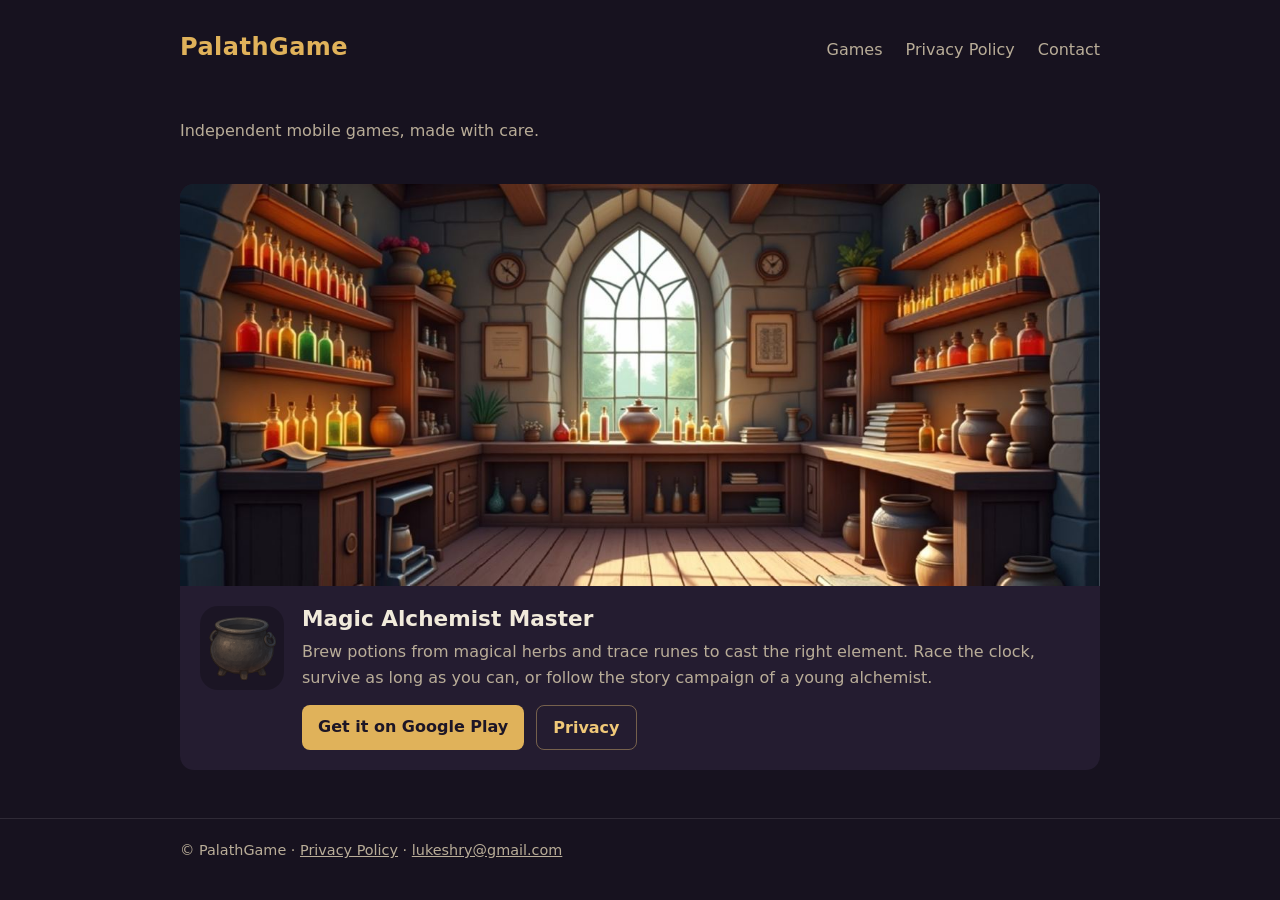
==== index.html @ fa840aa8 "Add developer site with app-ads.txt and privacy policy Co-Authored-By: Claude Opus 5.5 <noreply@anth" ====
<!DOCTYPE html>
<html lang="en">
<head>
  <meta charset="utf-8">
  <meta name="viewport" content="width=device-width, initial-scale=1">
  <title>PalathGame – mobile games</title>
  <meta name="description" content="PalathGame is an independent developer of mobile games.">
  <link rel="icon" href="images/favicon.png">
  <link rel="stylesheet" href="style.css">
</head>
<body>
  <header class="site">
    <div class="wrap">
      <a class="brand" href="./">PalathGame</a>
      <nav>
        <a href="./">Games</a>
        <a href="privacy/">Privacy Policy</a>
        <a href="mailto:lukeshry@gmail.com">Contact</a>
      </nav>
    </div>
  </header>

  <main class="wrap">
    <p class="intro">Independent mobile games, made with care.</p>

    <section class="games">
      <!--
        New game: copy one <article class="game"> block, change the texts,
        images and store link, and add a section for it in privacy/index.html.
      -->
      <article class="game" id="magic-alchemist-master">
        <div class="cover" style="background-image: url('images/magic-alchemist-master-bg.jpg')"></div>
        <div class="body">
          <img class="icon" src="images/magic-alchemist-master-icon.png" alt="Magic Alchemist Master icon">
          <div>
            <h2>Magic Alchemist Master</h2>
            <p>Brew potions from magical herbs and trace runes to cast the right element.
              Race the clock, survive as long as you can, or follow the story campaign
              of a young alchemist.</p>
            <div class="links">
              <a class="button" href="https://play.google.com/store/apps/details?id=com.PalAthGame.unity.MagicAlchemistMaster">Get it on Google Play</a>
              <a class="button ghost" href="privacy/#magic-alchemist-master">Privacy</a>
            </div>
          </div>
        </div>
      </article>
    </section>
  </main>

  <footer class="site">
    <div class="wrap">
      © PalathGame · <a href="privacy/">Privacy Policy</a> · <a href="mailto:lukeshry@gmail.com">lukeshry@gmail.com</a>
    </div>
  </footer>
</body>
</html>
---- style.css ----
:root {
  --bg: #17121f;
  --panel: #241c30;
  --text: #f1eadb;
  --muted: #b9ad98;
  --accent: #e0b25a;
  --link: #f0c878;
}

* { box-sizing: border-box; }

body {
  margin: 0;
  font-family: system-ui, -apple-system, "Segoe UI", Roboto, sans-serif;
  background: var(--bg);
  color: var(--text);
  line-height: 1.6;
}

a { color: var(--link); }

.wrap { max-width: 960px; margin: 0 auto; padding: 0 20px; }

header.site {
  padding: 28px 0 12px;
}
header.site .wrap { display: flex; align-items: baseline; justify-content: space-between; gap: 16px; flex-wrap: wrap; }
header.site .brand { font-size: 1.5rem; font-weight: 700; color: var(--accent); text-decoration: none; letter-spacing: .02em; }
header.site nav a { margin-left: 18px; color: var(--muted); text-decoration: none; }
header.site nav a:hover { color: var(--text); }

.intro { padding: 24px 0 8px; color: var(--muted); max-width: 640px; }

h1, h2, h3 { line-height: 1.25; }

.games { display: grid; gap: 24px; padding: 16px 0 48px; }

.game {
  display: grid;
  grid-template-columns: 1fr;
  background: var(--panel);
  border-radius: 14px;
  overflow: hidden;
}
.game .cover { aspect-ratio: 16 / 7; background-size: cover; background-position: center; }
.game .body { display: flex; gap: 18px; padding: 20px; align-items: flex-start; }
.game .icon { width: 84px; height: 84px; flex: none; border-radius: 18px; background: #00000040; object-fit: contain; }
.game h2 { margin: 0 0 6px; font-size: 1.35rem; }
.game p { margin: 0 0 14px; color: var(--muted); }
.game .links { display: flex; gap: 12px; flex-wrap: wrap; }

.button {
  display: inline-block;
  padding: 9px 16px;
  border-radius: 8px;
  background: var(--accent);
  color: #1d1626;
  font-weight: 600;
  text-decoration: none;
}
.button.ghost { background: transparent; color: var(--link); border: 1px solid #f0c87866; }

.doc { max-width: 760px; padding: 16px 0 48px; }
.doc h1 { margin-top: 8px; }
.doc h2 { margin-top: 36px; color: var(--accent); font-size: 1.3rem; }
.doc h3 { margin-top: 24px; font-size: 1.05rem; }
.doc .updated { color: var(--muted); }

footer.site { border-top: 1px solid #ffffff1a; padding: 20px 0 32px; color: var(--muted); font-size: .9rem; }
footer.site a { color: var(--muted); }
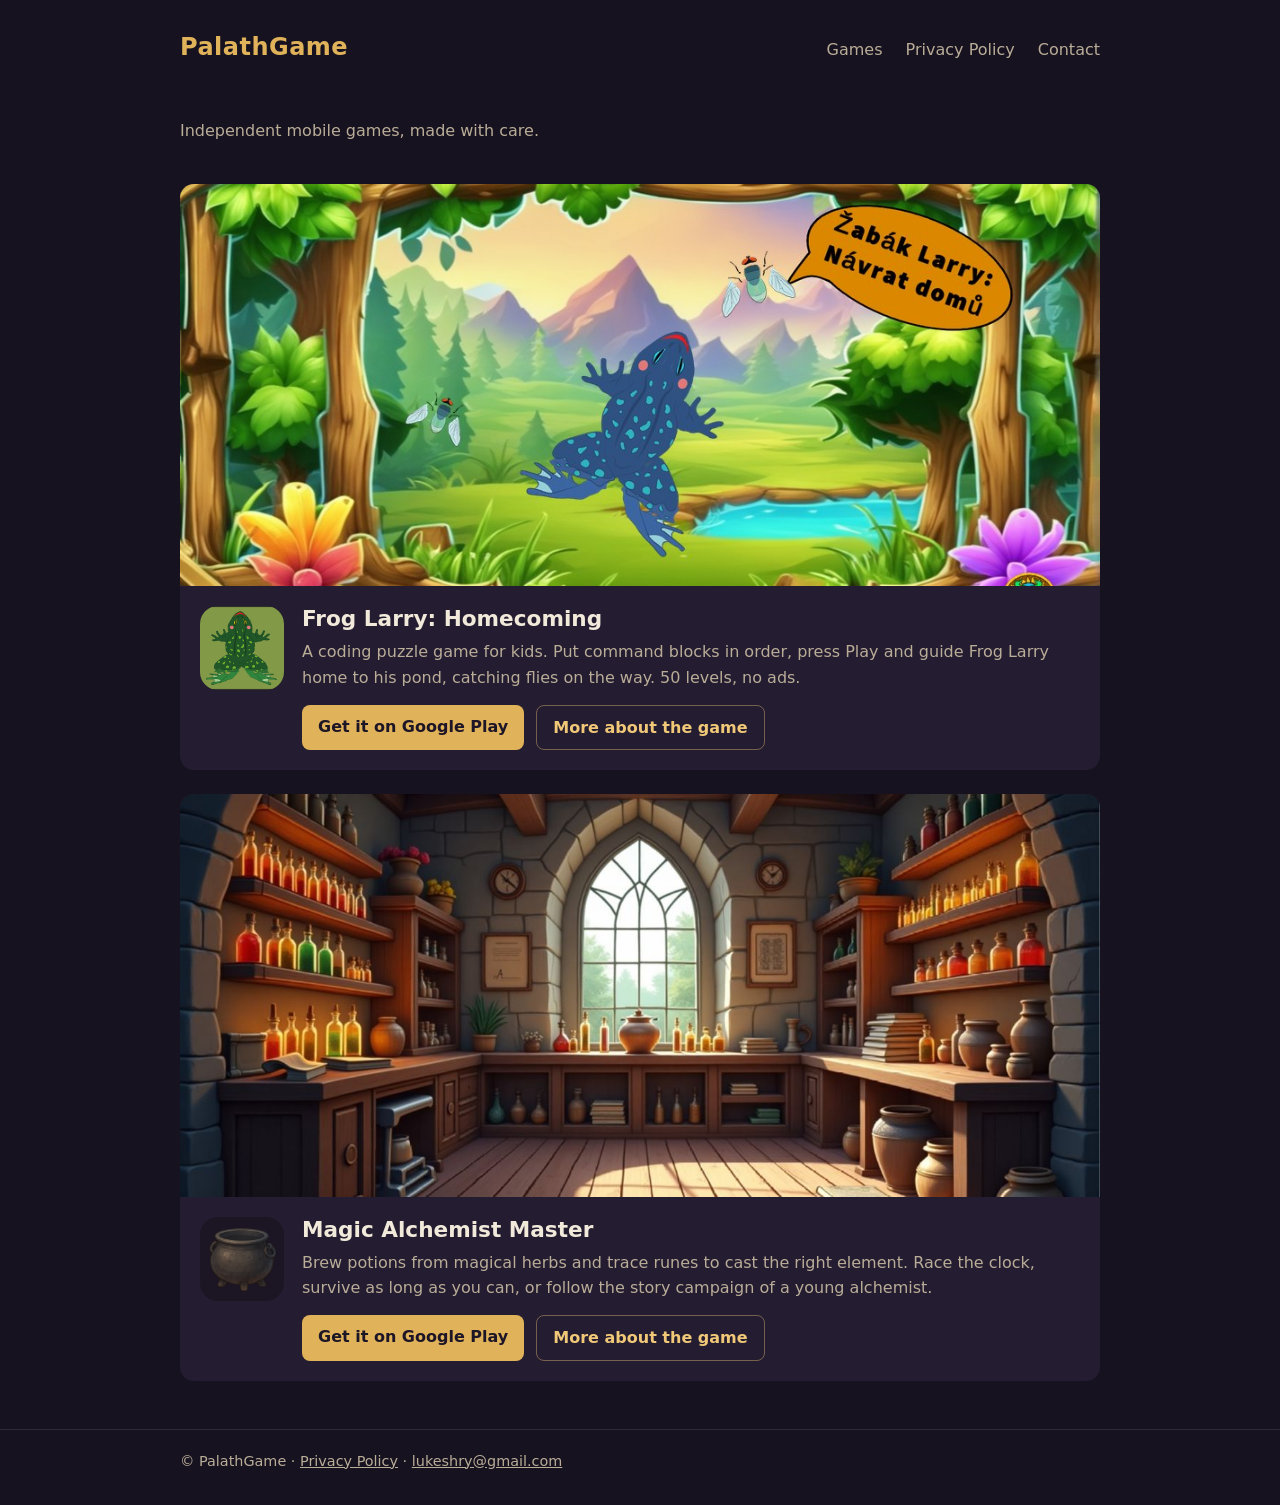
==== commit 8e244411: "Add Frog Larry and a description page for each game Each game now has its own page under games/ with" ====
--- a/index.html
+++ b/index.html
@@ -25,21 +25,39 @@
 
     <section class="games">
       <!--
-        New game: copy one <article class="game"> block, change the texts,
-        images and store link, and add a section for it in privacy/index.html.
+        New game: copy one <article class="game"> block and change the texts,
+        images and links. Copy a page in games/ for its own description page,
+        and add a section for it in privacy/index.html.
       -->
+      <article class="game" id="frog-larry">
+        <a class="cover" href="games/frog-larry/" style="background-image: url('images/frog-larry-bg.jpg')" aria-label="Frog Larry: Homecoming"></a>
+        <div class="body">
+          <img class="icon" src="images/frog-larry-icon.png" alt="Frog Larry icon">
+          <div>
+            <h2><a href="games/frog-larry/">Frog Larry: Homecoming</a></h2>
+            <p>A coding puzzle game for kids. Put command blocks in order, press Play
+              and guide Frog Larry home to his pond, catching flies on the way.
+              50 levels, no ads.</p>
+            <div class="links">
+              <a class="button" href="https://play.google.com/store/apps/details?id=com.palathgame.FrogLarryhomecoming">Get it on Google Play</a>
+              <a class="button ghost" href="games/frog-larry/">More about the game</a>
+            </div>
+          </div>
+        </div>
+      </article>
+
       <article class="game" id="magic-alchemist-master">
-        <div class="cover" style="background-image: url('images/magic-alchemist-master-bg.jpg')"></div>
+        <a class="cover" href="games/magic-alchemist-master/" style="background-image: url('images/magic-alchemist-master-bg.jpg')" aria-label="Magic Alchemist Master"></a>
         <div class="body">
           <img class="icon" src="images/magic-alchemist-master-icon.png" alt="Magic Alchemist Master icon">
           <div>
-            <h2>Magic Alchemist Master</h2>
+            <h2><a href="games/magic-alchemist-master/">Magic Alchemist Master</a></h2>
             <p>Brew potions from magical herbs and trace runes to cast the right element.
               Race the clock, survive as long as you can, or follow the story campaign
               of a young alchemist.</p>
             <div class="links">
               <a class="button" href="https://play.google.com/store/apps/details?id=com.PalAthGame.unity.MagicAlchemistMaster">Get it on Google Play</a>
-              <a class="button ghost" href="privacy/#magic-alchemist-master">Privacy</a>
+              <a class="button ghost" href="games/magic-alchemist-master/">More about the game</a>
             </div>
           </div>
         </div>
--- a/style.css
+++ b/style.css
@@ -49,6 +49,10 @@
 .game p { margin: 0 0 14px; color: var(--muted); }
 .game .links { display: flex; gap: 12px; flex-wrap: wrap; }
 
+.game h2 a { color: inherit; text-decoration: none; }
+.game h2 a:hover { color: var(--accent); }
+a.cover { display: block; }
+
 .button {
   display: inline-block;
   padding: 9px 16px;
@@ -68,3 +72,28 @@
 
 footer.site { border-top: 1px solid #ffffff1a; padding: 20px 0 32px; color: var(--muted); font-size: .9rem; }
 footer.site a { color: var(--muted); }
+
+/* Game description pages (games/<game>/) */
+.game-page { padding-bottom: 48px; }
+.game-page .back { display: inline-block; margin: 8px 0 16px; color: var(--muted); text-decoration: none; }
+.game-page .back:hover { color: var(--text); }
+.game-page .hero { aspect-ratio: 16 / 7; background-size: cover; background-position: center; border-radius: 14px; }
+.game-page .title-row { display: flex; gap: 20px; align-items: center; margin: 22px 0 8px; }
+.game-page .title-row .icon { width: 104px; height: 104px; flex: none; border-radius: 22px; background: #00000040; object-fit: contain; }
+.game-page h1 { margin: 0; font-size: 1.9rem; }
+.game-page .tagline { margin: 2px 0 12px; color: var(--muted); }
+.game-page .links { display: flex; gap: 12px; flex-wrap: wrap; }
+.game-page h2 { margin-top: 36px; color: var(--accent); font-size: 1.3rem; }
+.game-page .about { max-width: 720px; }
+.game-page .about p { color: var(--text); }
+.features { padding-left: 20px; max-width: 760px; }
+.features li { margin: 6px 0; color: var(--muted); }
+.features strong { color: var(--text); }
+.trailer { width: 100%; max-width: 860px; border-radius: 12px; background: #000; display: block; }
+.gallery { display: grid; grid-template-columns: repeat(auto-fill, minmax(260px, 1fr)); gap: 14px; }
+.gallery img { width: 100%; display: block; border-radius: 10px; aspect-ratio: 16 / 9; object-fit: cover; }
+.gallery a:hover img { outline: 2px solid var(--accent); }
+
+@media (max-width: 560px) {
+  .game-page .title-row { flex-direction: column; align-items: flex-start; }
+}
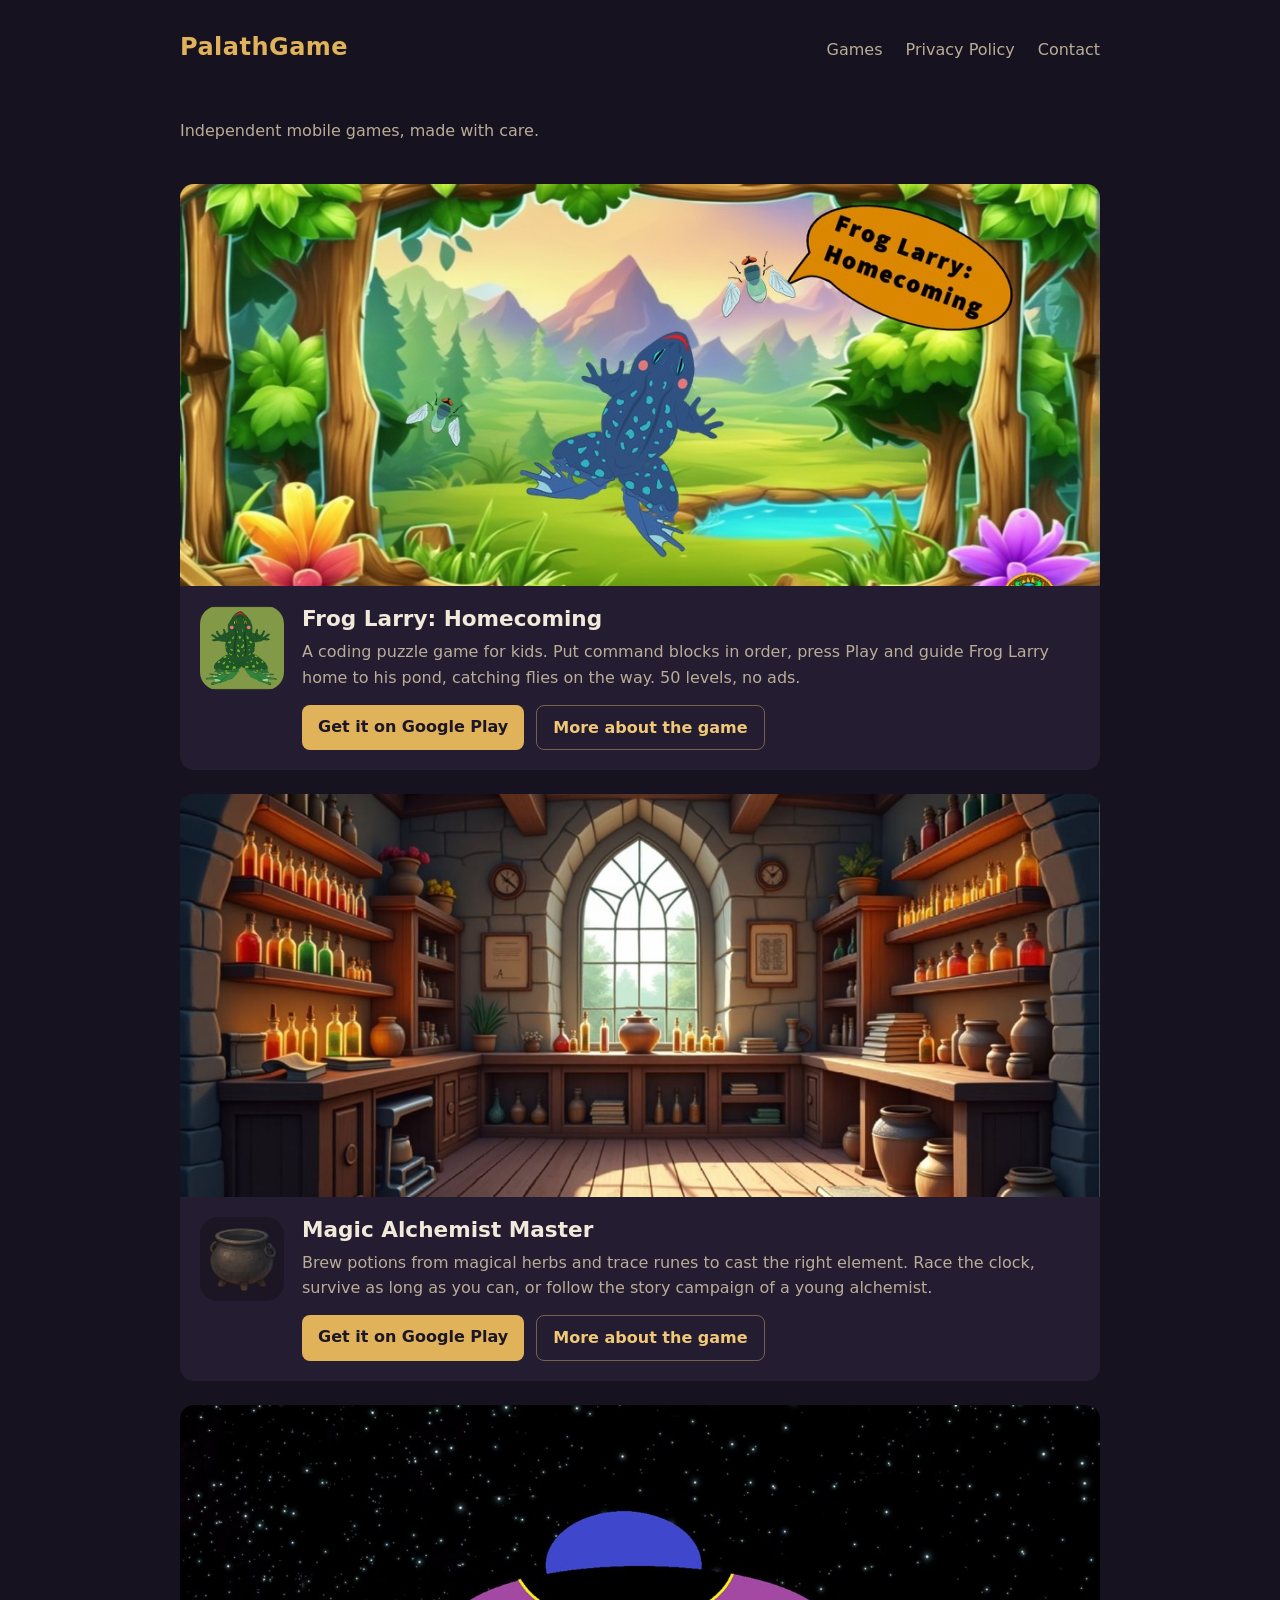
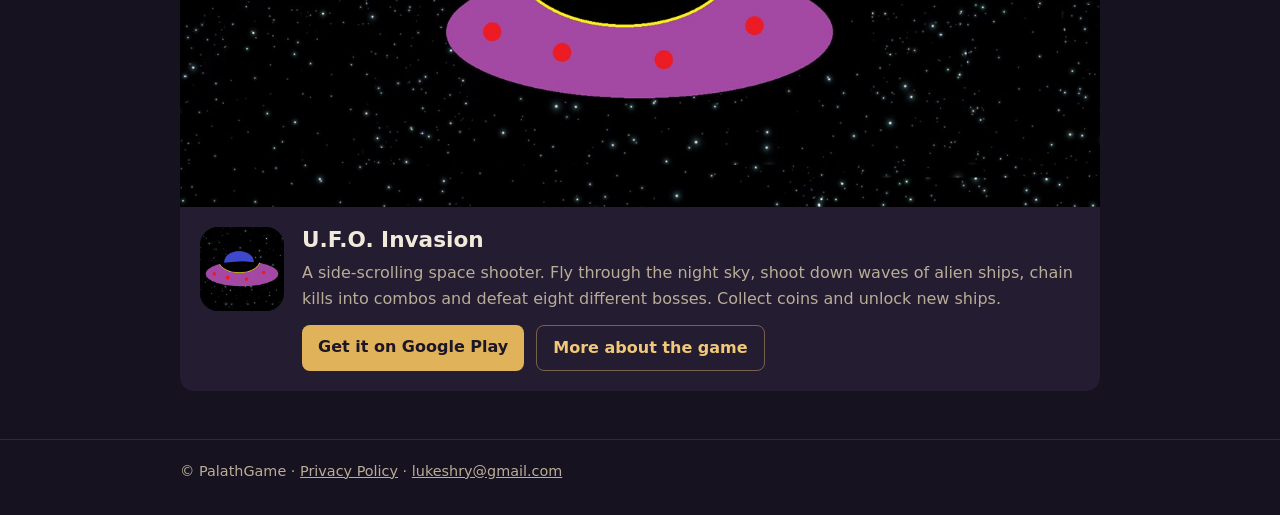
==== commit 1729a7f5: "Add U.F.O. Invasion: game card, description page and privacy section Co-Authored-By: Claude Opus 5.5" ====
--- a/index.html
+++ b/index.html
@@ -62,6 +62,23 @@
           </div>
         </div>
       </article>
+
+      <article class="game" id="ufo-invasion">
+        <a class="cover" href="games/ufo-invasion/" style="background-image: url('images/ufo-invasion-bg.jpg')" aria-label="U.F.O. Invasion"></a>
+        <div class="body">
+          <img class="icon" src="images/ufo-invasion-icon.png" alt="U.F.O. Invasion icon">
+          <div>
+            <h2><a href="games/ufo-invasion/">U.F.O. Invasion</a></h2>
+            <p>A side-scrolling space shooter. Fly through the night sky, shoot down waves
+              of alien ships, chain kills into combos and defeat eight different bosses.
+              Collect coins and unlock new ships.</p>
+            <div class="links">
+              <a class="button" href="https://play.google.com/store/apps/details?id=com.PalAthGame.unity.UFOInvasion">Get it on Google Play</a>
+              <a class="button ghost" href="games/ufo-invasion/">More about the game</a>
+            </div>
+          </div>
+        </div>
+      </article>
     </section>
   </main>
 
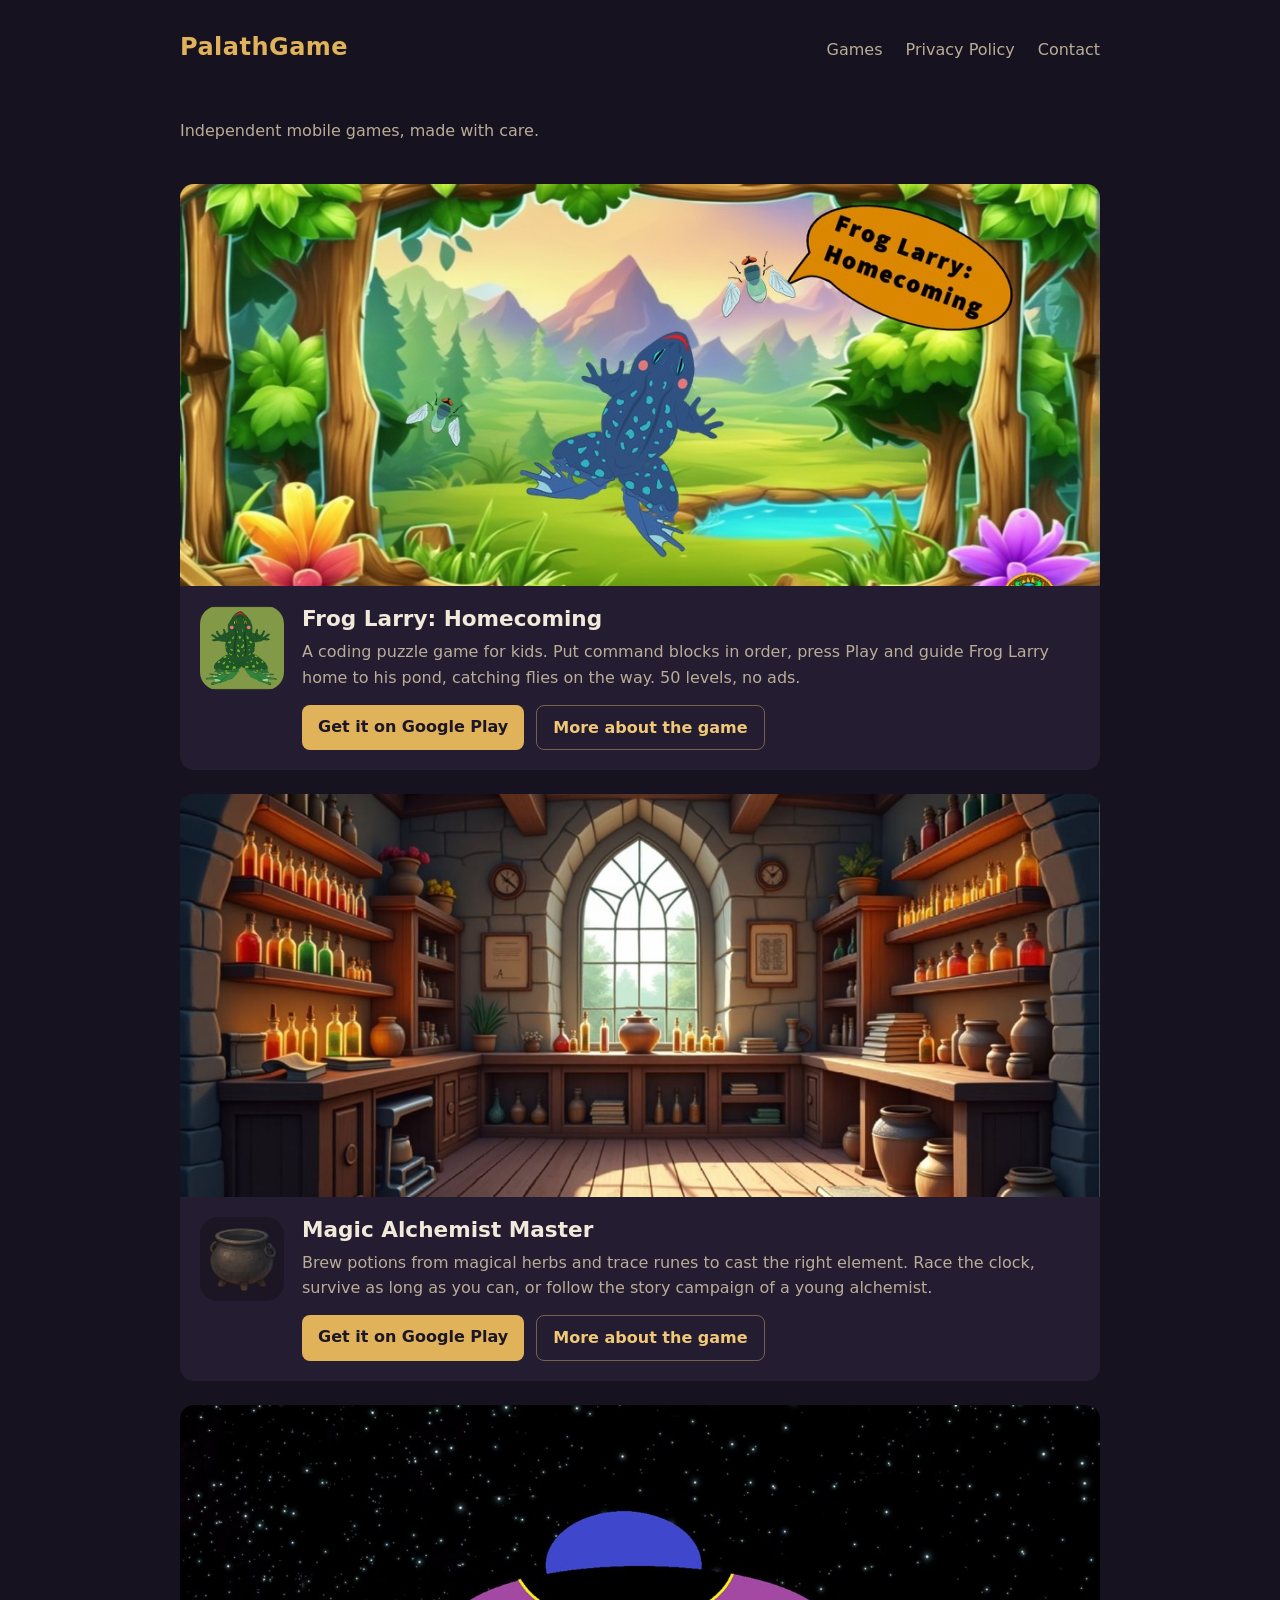
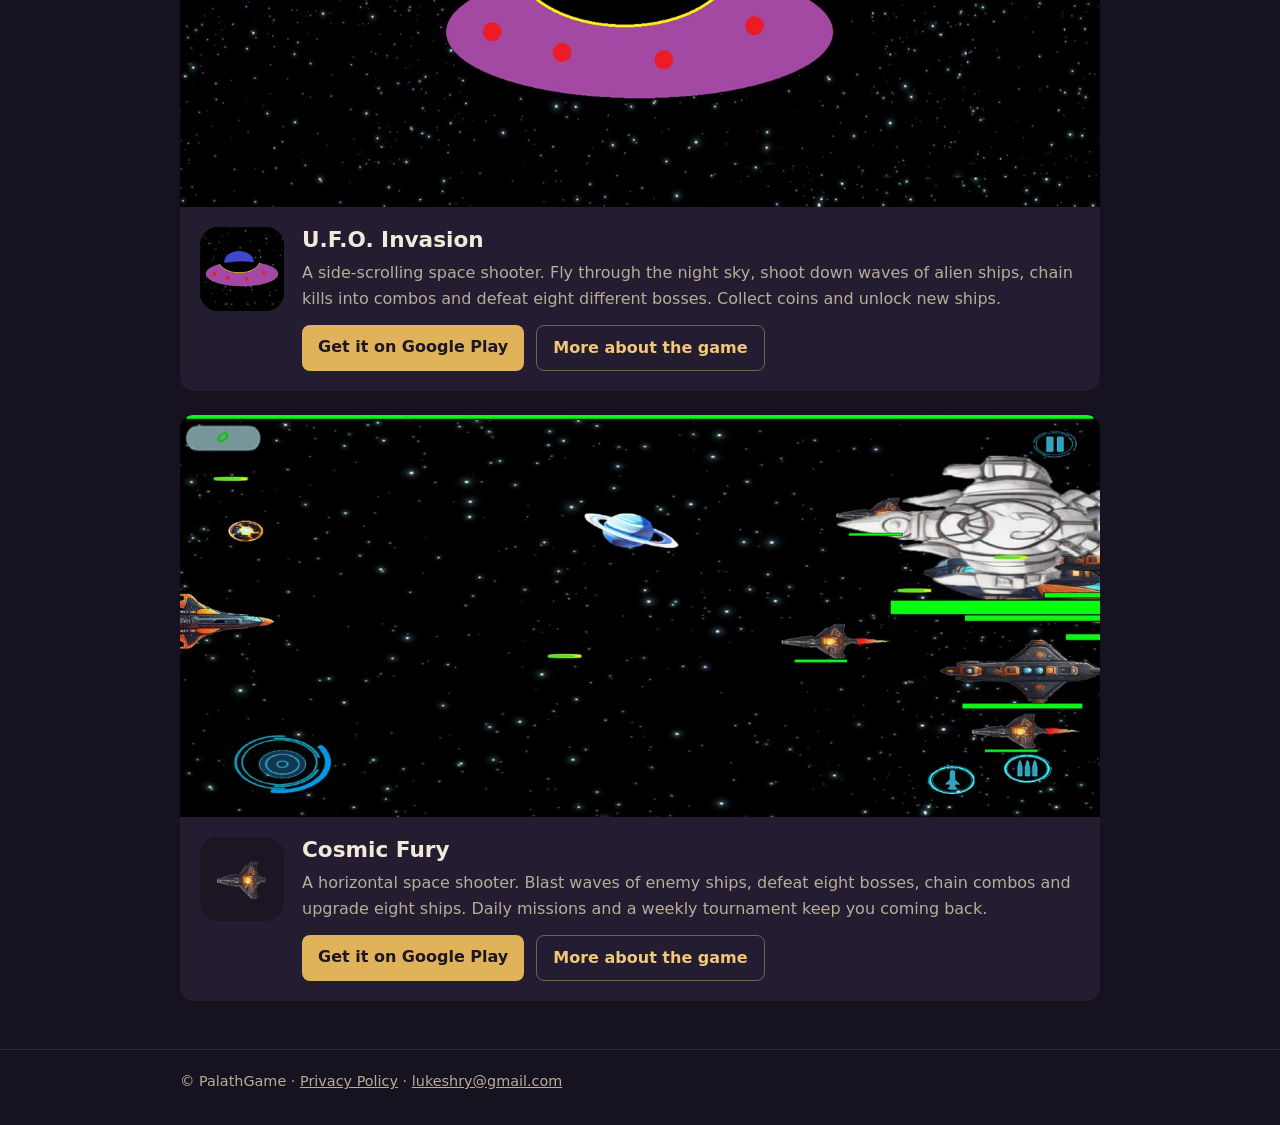
==== commit 82e8189f: "Add Cosmic Fury: game card, description page and privacy section The privacy policy also covers ad c" ====
--- a/index.html
+++ b/index.html
@@ -79,6 +79,22 @@
           </div>
         </div>
       </article>
+      <article class="game" id="cosmic-fury">
+        <a class="cover" href="games/cosmic-fury/" style="background-image: url('images/cosmic-fury-bg.jpg')" aria-label="Cosmic Fury"></a>
+        <div class="body">
+          <img class="icon" src="images/cosmic-fury-icon.png" alt="Cosmic Fury icon">
+          <div>
+            <h2><a href="games/cosmic-fury/">Cosmic Fury</a></h2>
+            <p>A horizontal space shooter. Blast waves of enemy ships, defeat eight bosses,
+              chain combos and upgrade eight ships. Daily missions and a weekly tournament
+              keep you coming back.</p>
+            <div class="links">
+              <a class="button" href="https://play.google.com/store/apps/details?id=com.PalAthGame.unity.AstroFury">Get it on Google Play</a>
+              <a class="button ghost" href="games/cosmic-fury/">More about the game</a>
+            </div>
+          </div>
+        </div>
+      </article>
     </section>
   </main>
 
